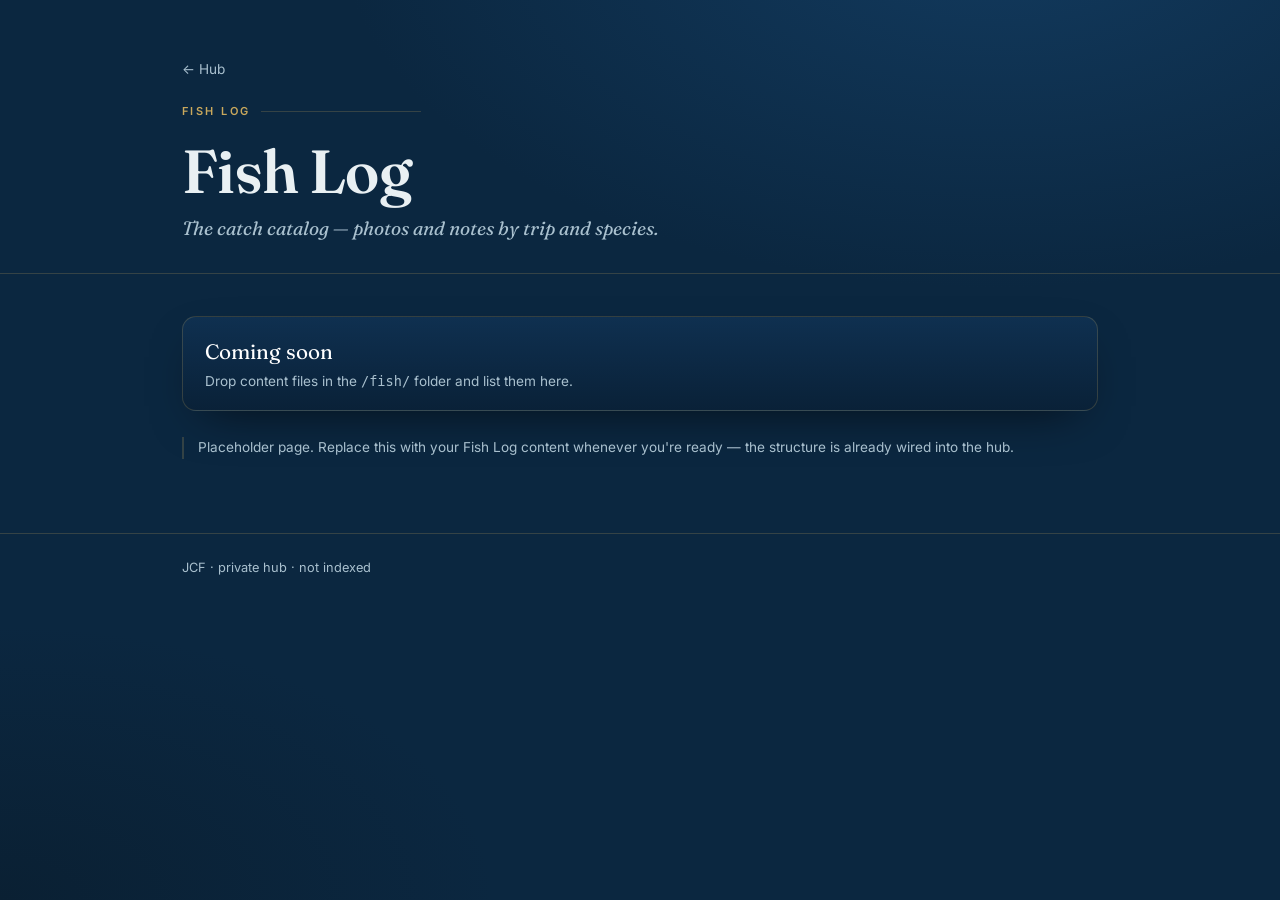
==== fish/index.html @ 521d9b28 "Add files via upload" ====
<!DOCTYPE html>
<html lang="en">
<head>
<meta charset="UTF-8">
<meta name="viewport" content="width=device-width, initial-scale=1.0">
<meta name="robots" content="noindex, nofollow">
<title>Fish Log · JCF</title>
<link rel="stylesheet" href="/assets/hub.css">
</head>
<body>
  <header class="h">
    <div class="wrap">
      <a class="back" href="../hub-655b3b7228/">&larr; Hub</a>
      <div class="eyebrow">Fish Log</div>
      <h1 class="title">Fish Log</h1>
      <div class="sub">The catch catalog — photos and notes by trip and species.</div>
    </div>
  </header>
  <main>
    <div class="wrap">
      <div class="rows">
        <div class="row">
          <div class="meta">
            <div class="nm">Coming soon</div>
            <div class="dt">Drop content files in the <span class="mono">/fish/</span> folder and list them here.</div>
          </div>
        </div>
      </div>
      <p class="note">Placeholder page. Replace this with your Fish Log content whenever you're ready &mdash; the structure is already wired into the hub.</p>
    </div>
  </main>
  <footer><div class="wrap">JCF &middot; private hub &middot; not indexed</div></footer>
</body>
</html>
---- assets/hub.css ----
/* jcf-hub — shared styles (navy & brass) */
@import url('https://fonts.googleapis.com/css2?family=Fraunces:opsz,wght@9..144,400;9..144,500;9..144,600;9..144,700&family=Inter:wght@400;500;600&display=swap');

:root{
  --ink:#0B2740; --abyss:#071B2E; --panel:#0F3050; --panel-2:#12395E;
  --brass:#C9A85C; --brass-soft:#E4CD97; --foam:#E9F0F3; --foam-dim:#A9C0CE;
  --coral:#E58A63; --line:rgba(201,168,92,.22); --line-soft:rgba(169,192,206,.14);
  --shadow:0 18px 50px -22px rgba(0,0,0,.7); --r:14px;
}
*{box-sizing:border-box}
html{scroll-behavior:smooth}
@media (prefers-reduced-motion:reduce){html{scroll-behavior:auto}}
body{
  margin:0;min-height:100vh;color:var(--foam);
  font-family:'Inter',system-ui,-apple-system,sans-serif;font-size:16px;line-height:1.6;
  -webkit-font-smoothing:antialiased;background-attachment:fixed;
  background:
    radial-gradient(1100px 600px at 78% -8%, #123a5e 0%, rgba(18,58,94,0) 60%),
    radial-gradient(900px 500px at 0% 100%, #0a2033 0%, rgba(10,32,51,0) 55%),
    var(--ink);
}
.wrap{max-width:960px;margin:0 auto;padding:0 22px}
a{color:var(--brass-soft);text-decoration:none}
a:hover{color:#fff}
h1,h2,h3{font-family:'Fraunces',Georgia,serif;font-weight:600;line-height:1.1;margin:0}
.eyebrow{font-size:11px;letter-spacing:.22em;text-transform:uppercase;color:var(--brass);font-weight:600}
.mono{font-family:ui-monospace,'SF Mono',Menlo,Consolas,monospace}

/* header */
header.h{padding:56px 0 30px;border-bottom:1px solid var(--line)}
header.h .eyebrow{display:flex;align-items:center;gap:11px}
header.h .eyebrow::after{content:"";height:1px;flex:1;max-width:160px;background:var(--line)}
h1.title{font-size:clamp(2.4rem,7vw,3.8rem);letter-spacing:-.01em;margin:.3em 0 .12em}
.sub{color:var(--foam-dim);font-family:'Fraunces',serif;font-style:italic;font-size:clamp(1rem,2.3vw,1.2rem)}
main{padding:34px 0 60px}

/* tiles */
.tiles{display:grid;grid-template-columns:repeat(auto-fit,minmax(220px,1fr));gap:16px;margin-top:8px}
.tile{display:block;background:linear-gradient(180deg,var(--panel),var(--abyss) 135%);
  border:1px solid var(--line);border-radius:var(--r);padding:24px;box-shadow:var(--shadow);
  transition:transform .16s ease,border-color .16s ease}
.tile:hover{transform:translateY(-3px);border-color:var(--brass);text-decoration:none}
.tile .ic{font-size:1.7rem}
.tile h3{font-size:1.5rem;margin:14px 0 4px;color:#fff}
.tile p{color:var(--foam-dim);font-size:.9rem;margin:0}
.tile .go{display:inline-block;margin-top:14px;color:var(--brass-soft);font-size:.85rem;font-weight:500}
.tile.soon{opacity:.6;pointer-events:none}
.tile.soon .go{color:var(--foam-dim)}

/* list rows (section index) */
.rows{display:grid;gap:12px;margin-top:8px}
.row{display:flex;justify-content:space-between;align-items:center;gap:16px;flex-wrap:wrap;
  background:linear-gradient(180deg,var(--panel),var(--abyss) 140%);border:1px solid var(--line);
  border-radius:var(--r);padding:18px 22px;box-shadow:var(--shadow)}
.row .meta .nm{font-family:'Fraunces',serif;font-size:1.3rem;color:#fff}
.row .meta .dt{color:var(--foam-dim);font-size:.85rem;margin-top:2px}
.row .acts{display:flex;gap:9px;flex-wrap:wrap}
.btn{display:inline-flex;align-items:center;gap:8px;border:1px solid var(--brass);color:var(--brass-soft);
  border-radius:10px;padding:8px 15px;font-size:.85rem;font-weight:500;transition:.15s}
.btn:hover{background:var(--brass);color:var(--abyss);text-decoration:none}
.btn.lock{border-color:var(--line-soft);color:var(--foam-dim)}
.btn.lock:hover{background:var(--panel-2);color:#fff;border-color:var(--foam-dim)}

.back{display:inline-block;margin-bottom:22px;color:var(--foam-dim);font-size:.85rem}
.back:hover{color:var(--brass-soft)}
.note{color:var(--foam-dim);font-size:.85rem;margin-top:26px;border-left:2px solid var(--line);padding-left:14px}
footer{border-top:1px solid var(--line);padding:24px 0 50px;color:var(--foam-dim);font-size:.8rem}
:focus-visible{outline:2px solid var(--brass-soft);outline-offset:3px;border-radius:4px}
::selection{background:var(--brass);color:var(--abyss)}
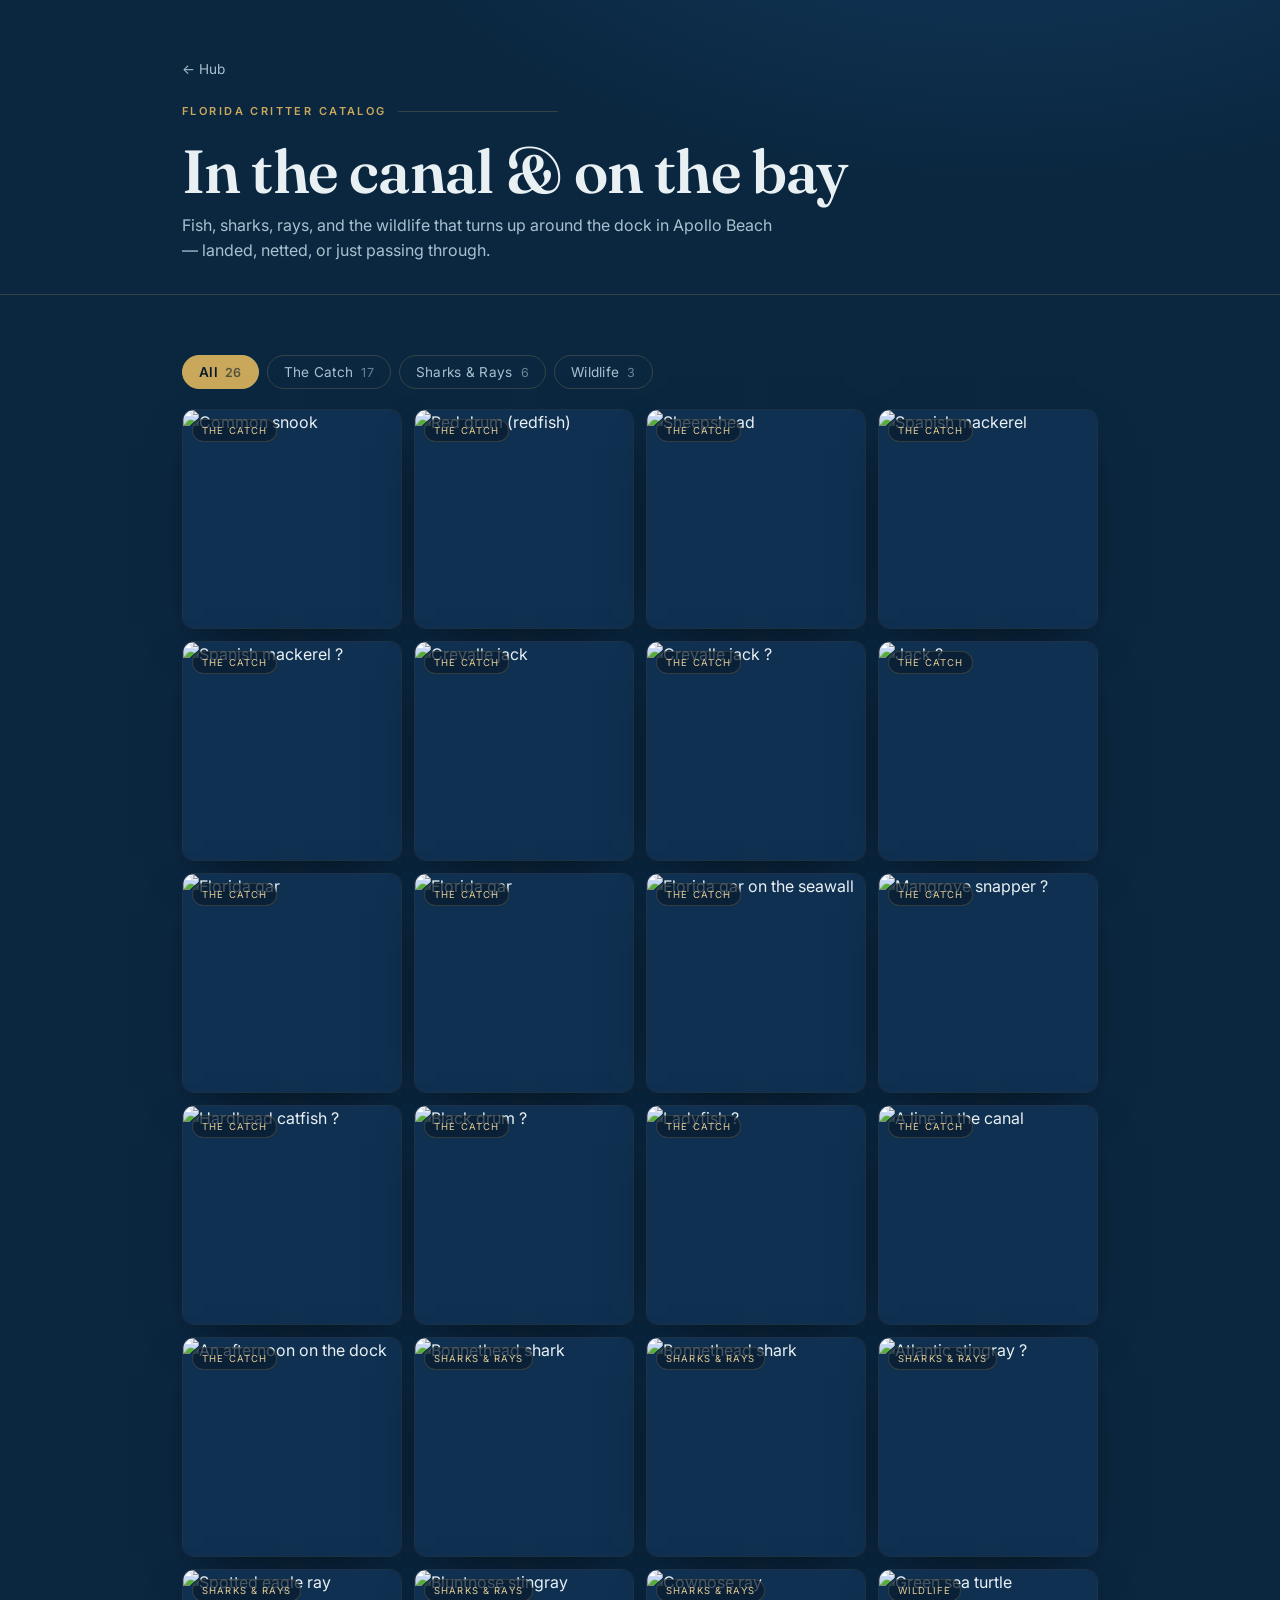
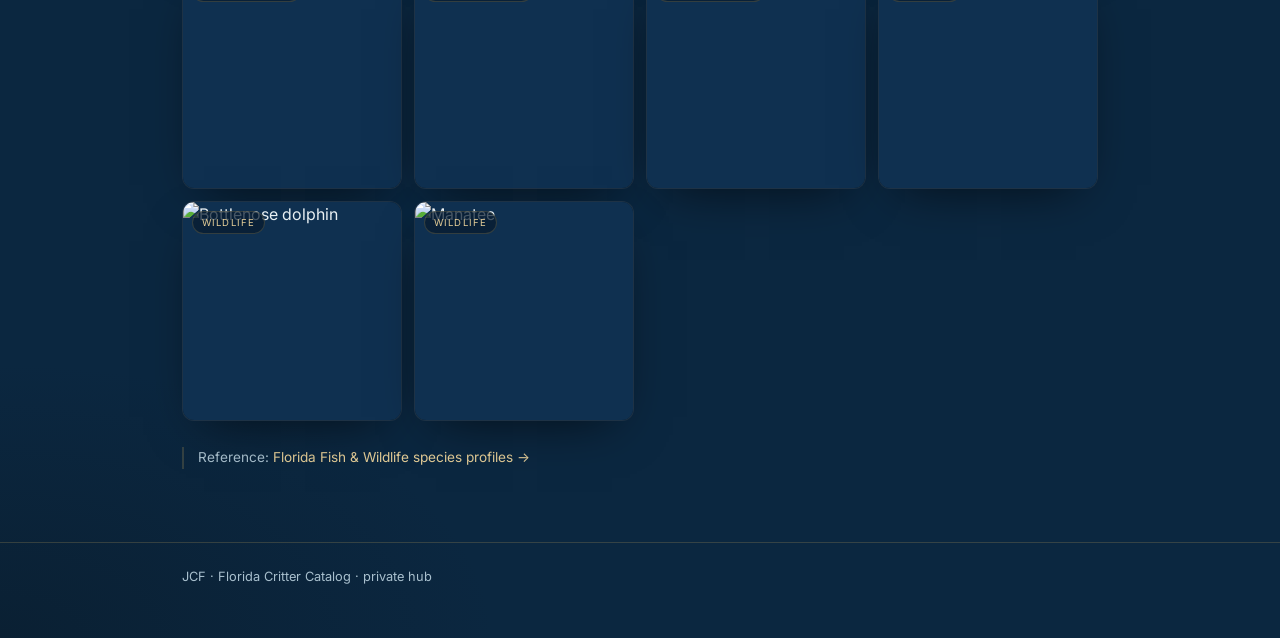
==== commit 878c57de: "Rename Fish Log to Florida Critter Catalog" ====
--- a/fish/index.html
+++ b/fish/index.html
@@ -4,31 +4,155 @@
 <meta charset="UTF-8">
 <meta name="viewport" content="width=device-width, initial-scale=1.0">
 <meta name="robots" content="noindex, nofollow">
-<title>Fish Log · JCF</title>
+<title>Florida Critter Catalog · JCF</title>
 <link rel="stylesheet" href="/assets/hub.css">
+<style>
+  .intro{color:var(--foam-dim);max-width:60ch;margin:6px 0 0;font-size:1rem}
+  .filters{display:flex;gap:8px;flex-wrap:wrap;margin:26px 0 20px}
+  .filters button{font-family:inherit;font-size:.85rem;letter-spacing:.02em;color:var(--foam-dim);
+    background:transparent;border:1px solid var(--line);border-radius:100px;padding:8px 16px;cursor:pointer;transition:.15s}
+  .filters button:hover{color:var(--foam);border-color:var(--brass)}
+  .filters button.on{background:var(--brass);color:var(--abyss);border-color:var(--brass);font-weight:600}
+  .filters .count{opacity:.6;font-size:.78rem;margin-left:4px}
+  .grid{display:grid;grid-template-columns:repeat(auto-fill,minmax(200px,1fr));gap:12px}
+  .cell{position:relative;aspect-ratio:1/1;border-radius:12px;overflow:hidden;border:1px solid var(--line-soft);
+    background:var(--abyss);cursor:pointer;box-shadow:var(--shadow)}
+  .cell img{width:100%;height:100%;object-fit:cover;display:block;transition:transform .35s ease;background:var(--panel)}
+  .cell:hover img{transform:scale(1.06)}
+  .cell::after{content:"";position:absolute;inset:0;background:linear-gradient(180deg,rgba(7,27,46,0) 50%,rgba(7,27,46,.62));opacity:0;transition:.2s}
+  .cell:hover::after,.cell:focus::after{opacity:1}
+  .cell .cap{position:absolute;left:10px;right:10px;bottom:9px;font-size:.82rem;font-weight:500;color:#fff;opacity:0;transform:translateY(4px);transition:.2s;z-index:2;text-shadow:0 1px 4px rgba(0,0,0,.7)}
+  .cell:hover .cap,.cell:focus .cap{opacity:1;transform:none}
+  .tag-badge{position:absolute;top:9px;left:9px;z-index:2;font-size:9.5px;letter-spacing:.12em;text-transform:uppercase;
+    color:var(--brass-soft);background:rgba(7,27,46,.72);border:1px solid var(--line);border-radius:100px;padding:3px 9px}
+  .lb{position:fixed;inset:0;z-index:100;background:rgba(4,14,24,.94);backdrop-filter:blur(6px);
+    display:none;align-items:center;justify-content:center;padding:24px}
+  .lb.open{display:flex}
+  .lb img{max-width:92vw;max-height:80vh;border-radius:10px;box-shadow:0 30px 80px -20px rgba(0,0,0,.8);object-fit:contain}
+  .lb .cap{position:absolute;bottom:20px;left:0;right:0;text-align:center;color:var(--foam);font-size:.95rem;padding:0 20px;font-weight:500}
+  .lb button{position:absolute;background:rgba(15,48,80,.7);border:1px solid var(--line);color:var(--foam);
+    width:46px;height:46px;border-radius:50%;font-size:1.3rem;cursor:pointer;display:flex;align-items:center;justify-content:center;transition:.15s}
+  .lb button:hover{background:var(--brass);color:var(--abyss);border-color:var(--brass)}
+  .lb .prev{left:18px;top:50%;transform:translateY(-50%)}
+  .lb .next{right:18px;top:50%;transform:translateY(-50%)}
+  .lb .close{top:18px;right:18px;width:40px;height:40px;font-size:1.1rem}
+  .lb .counter{position:absolute;top:26px;left:24px;color:var(--foam-dim);font-size:.82rem;letter-spacing:.05em}
+  @media(max-width:560px){.lb .prev{left:8px}.lb .next{right:8px}}
+</style>
 </head>
 <body>
   <header class="h">
     <div class="wrap">
       <a class="back" href="../hub-655b3b7228/">&larr; Hub</a>
-      <div class="eyebrow">Fish Log</div>
-      <h1 class="title">Fish Log</h1>
-      <div class="sub">The catch catalog — photos and notes by trip and species.</div>
+      <div class="eyebrow">Florida Critter Catalog</div>
+      <h1 class="title">In the canal &amp; on the bay</h1>
+      <p class="intro">Fish, sharks, rays, and the wildlife that turns up around the dock in Apollo Beach &mdash; landed, netted, or just passing through.</p>
     </div>
   </header>
+
   <main>
     <div class="wrap">
-      <div class="rows">
-        <div class="row">
-          <div class="meta">
-            <div class="nm">Coming soon</div>
-            <div class="dt">Drop content files in the <span class="mono">/fish/</span> folder and list them here.</div>
-          </div>
-        </div>
+      <div class="filters" id="filters" role="tablist">
+        <button class="on" data-cat="all">All <span class="count"></span></button>
+        <button data-cat="catch">The Catch <span class="count"></span></button>
+        <button data-cat="rays">Sharks &amp; Rays <span class="count"></span></button>
+        <button data-cat="wildlife">Wildlife <span class="count"></span></button>
       </div>
-      <p class="note">Placeholder page. Replace this with your Fish Log content whenever you're ready &mdash; the structure is already wired into the hub.</p>
+      <div class="grid" id="grid"></div>
+      <p class="note">Reference: <a href="https://myfwc.com/wildlifehabitats/profiles/" target="_blank" rel="noopener">Florida Fish &amp; Wildlife species profiles &rarr;</a></p>
     </div>
   </main>
-  <footer><div class="wrap">JCF &middot; private hub &middot; not indexed</div></footer>
+
+  <div class="lb" id="lb" role="dialog" aria-modal="true" aria-label="Photo viewer">
+    <span class="counter" id="lbCount"></span>
+    <button class="close" id="lbClose" aria-label="Close">&#10005;</button>
+    <button class="prev" id="lbPrev" aria-label="Previous">&#8249;</button>
+    <img id="lbImg" src="" alt="">
+    <button class="next" id="lbNext" aria-label="Next">&#8250;</button>
+    <div class="cap" id="lbCap"></div>
+  </div>
+
+  <footer><div class="wrap">JCF &middot; Florida Critter Catalog &middot; private hub</div></footer>
+
+<script>
+(function(){
+  "use strict";
+  // Grid loads img/thumb/<file>; lightbox loads the full-res img/<file>.
+  // cap ending in " ?" = my best-guess ID — correct freely.
+  var DATA=[
+    {f:"IMG_3546.JPG",cat:"catch",cap:"Common snook"},
+    {f:"007.JPG",cat:"catch",cap:"Red drum (redfish)"},
+    {f:"IMG_3539.JPG",cat:"catch",cap:"Sheepshead"},
+    {f:"IMG_3656-2.jpg",cat:"catch",cap:"Spanish mackerel"},
+    {f:"IMG_9145.JPEG",cat:"catch",cap:"Spanish mackerel ?"},
+    {f:"IMG_7731.JPEG",cat:"catch",cap:"Crevalle jack"},
+    {f:"IMG_3229.JPG",cat:"catch",cap:"Crevalle jack ?"},
+    {f:"IMG_3547.JPG",cat:"catch",cap:"Jack ?"},
+    {f:"IMG_3543.JPG",cat:"catch",cap:"Florida gar"},
+    {f:"IMG_7633.JPEG",cat:"catch",cap:"Florida gar"},
+    {f:"IMG_7632.JPEG",cat:"catch",cap:"Florida gar on the seawall"},
+    {f:"IMG_3230.JPG",cat:"catch",cap:"Mangrove snapper ?"},
+    {f:"002.JPG",cat:"catch",cap:"Hardhead catfish ?"},
+    {f:"IMG_3289.JPG",cat:"catch",cap:"Black drum ?"},
+    {f:"008.JPG",cat:"catch",cap:"Ladyfish ?"},
+    {f:"001.JPG",cat:"catch",cap:"A line in the canal"},
+    {f:"IMG_3231.JPG",cat:"catch",cap:"An afternoon on the dock"},
+    {f:"003.JPG",cat:"rays",cap:"Bonnethead shark"},
+    {f:"006.JPG",cat:"rays",cap:"Bonnethead shark"},
+    {f:"IMG_3313.JPG",cat:"rays",cap:"Atlantic stingray ?"},
+    {f:"SpottedEagleRay.jpg",cat:"rays",cap:"Spotted eagle ray"},
+    {f:"bluntnose-stingray.jpg",cat:"rays",cap:"Bluntnose stingray"},
+    {f:"cownoseray.jpg",cat:"rays",cap:"Cownose ray"},
+    {f:"GreenSeaTurtle.jpg",cat:"wildlife",cap:"Green sea turtle"},
+    {f:"dophin.jpg",cat:"wildlife",cap:"Bottlenose dolphin"},
+    {f:"manatee.jpg",cat:"wildlife",cap:"Manatee"}
+  ];
+  var LABELS={catch:"The Catch",rays:"Sharks & Rays",wildlife:"Wildlife"};
+  var THUMB="img/thumb/",FULL="img/";
+
+  var grid=document.getElementById("grid"),shown=[];
+  function counts(){
+    var c={all:DATA.length,catch:0,rays:0,wildlife:0};
+    DATA.forEach(function(d){c[d.cat]++;});
+    document.querySelectorAll("#filters button").forEach(function(b){b.querySelector(".count").textContent=c[b.dataset.cat];});
+  }
+  function render(cat){
+    grid.innerHTML="";
+    shown=DATA.filter(function(d){return cat==="all"||d.cat===cat;});
+    shown.forEach(function(d,i){
+      var cell=document.createElement("div");
+      cell.className="cell";cell.tabIndex=0;
+      cell.innerHTML='<span class="tag-badge">'+LABELS[d.cat]+'</span>'+
+        '<img loading="lazy" src="'+THUMB+encodeURIComponent(d.f)+'" alt="'+d.cap+'">'+
+        '<div class="cap">'+d.cap+'</div>';
+      cell.addEventListener("click",function(){openLb(i);});
+      cell.addEventListener("keydown",function(e){if(e.key==="Enter")openLb(i);});
+      grid.appendChild(cell);
+    });
+  }
+  document.querySelectorAll("#filters button").forEach(function(b){
+    b.addEventListener("click",function(){
+      document.querySelectorAll("#filters button").forEach(function(x){x.classList.remove("on");});
+      b.classList.add("on");render(b.dataset.cat);
+    });
+  });
+
+  var lb=document.getElementById("lb"),lbImg=document.getElementById("lbImg"),
+      lbCap=document.getElementById("lbCap"),lbCount=document.getElementById("lbCount"),idx=0;
+  function openLb(i){idx=i;showLb();lb.classList.add("open");document.body.style.overflow="hidden";}
+  function closeLb(){lb.classList.remove("open");document.body.style.overflow="";lbImg.src="";}
+  function showLb(){var d=shown[idx];lbImg.src=FULL+encodeURIComponent(d.f);lbImg.alt=d.cap;lbCap.textContent=d.cap.replace(/ \?$/," (best guess)");lbCount.textContent=(idx+1)+" / "+shown.length;}
+  function step(n){idx=(idx+n+shown.length)%shown.length;showLb();}
+  document.getElementById("lbClose").addEventListener("click",closeLb);
+  document.getElementById("lbPrev").addEventListener("click",function(){step(-1);});
+  document.getElementById("lbNext").addEventListener("click",function(){step(1);});
+  lb.addEventListener("click",function(e){if(e.target===lb)closeLb();});
+  document.addEventListener("keydown",function(e){
+    if(!lb.classList.contains("open"))return;
+    if(e.key==="Escape")closeLb();else if(e.key==="ArrowLeft")step(-1);else if(e.key==="ArrowRight")step(1);
+  });
+  counts();render("all");
+})();
+</script>
 </body>
 </html>
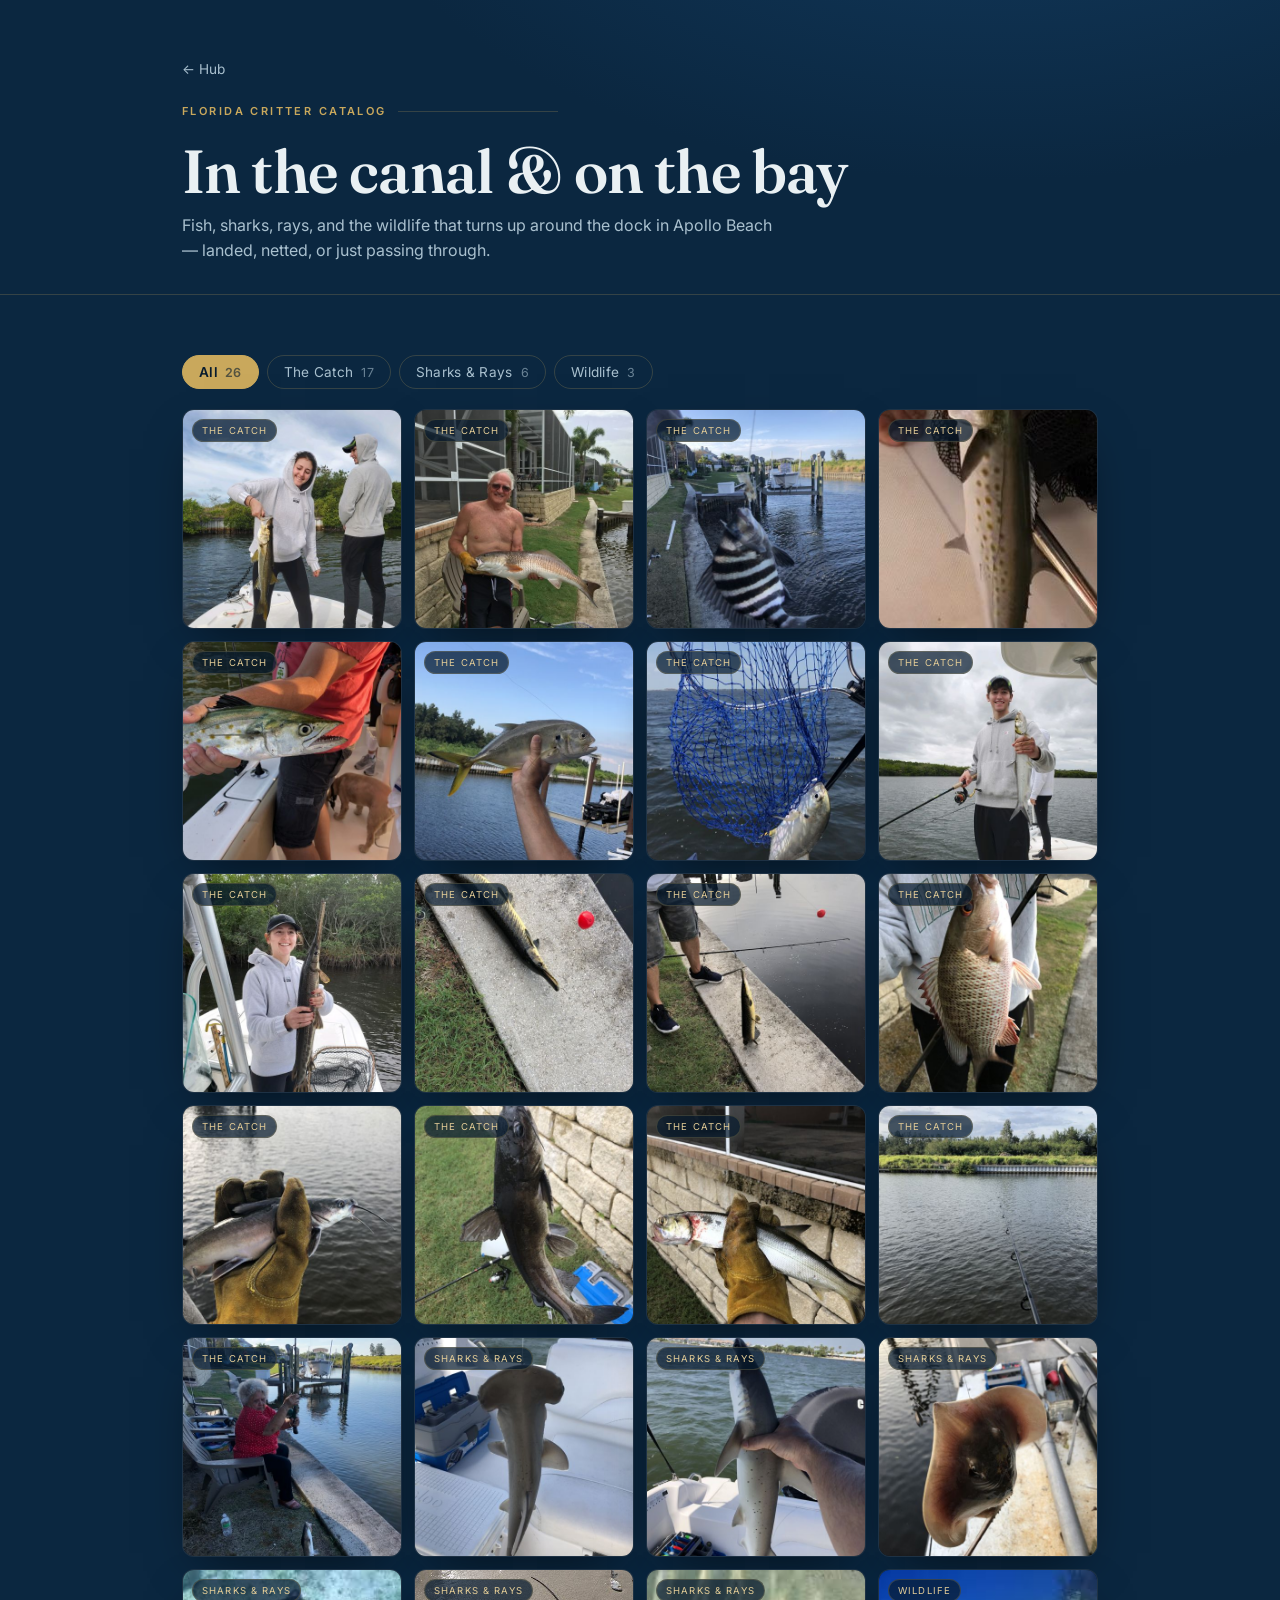
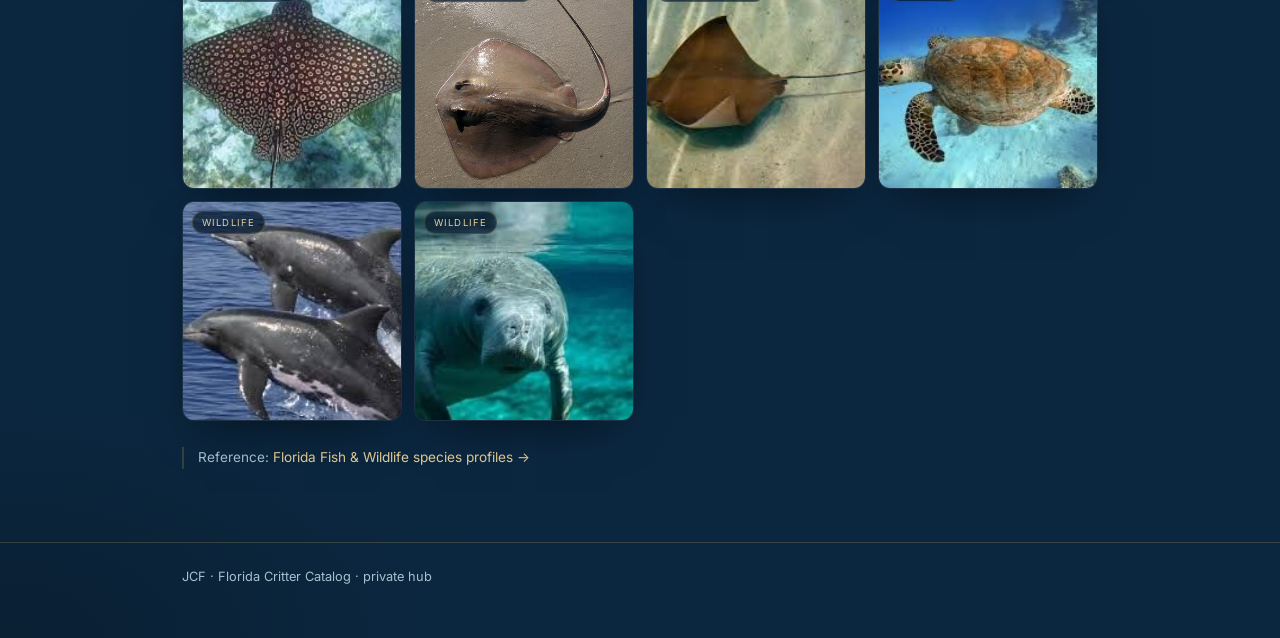
==== commit c070699a: "Remove question marks from fish captions" ====
--- a/fish/index.html
+++ b/fish/index.html
@@ -84,22 +84,22 @@
     {f:"007.JPG",cat:"catch",cap:"Red drum (redfish)"},
     {f:"IMG_3539.JPG",cat:"catch",cap:"Sheepshead"},
     {f:"IMG_3656-2.jpg",cat:"catch",cap:"Spanish mackerel"},
-    {f:"IMG_9145.JPEG",cat:"catch",cap:"Spanish mackerel ?"},
+    {f:"IMG_9145.JPEG",cat:"catch",cap:"Spanish mackerel"},
     {f:"IMG_7731.JPEG",cat:"catch",cap:"Crevalle jack"},
-    {f:"IMG_3229.JPG",cat:"catch",cap:"Crevalle jack ?"},
-    {f:"IMG_3547.JPG",cat:"catch",cap:"Jack ?"},
+    {f:"IMG_3229.JPG",cat:"catch",cap:"Crevalle jack"},
+    {f:"IMG_3547.JPG",cat:"catch",cap:"Ladyfish"},
     {f:"IMG_3543.JPG",cat:"catch",cap:"Florida gar"},
     {f:"IMG_7633.JPEG",cat:"catch",cap:"Florida gar"},
     {f:"IMG_7632.JPEG",cat:"catch",cap:"Florida gar on the seawall"},
-    {f:"IMG_3230.JPG",cat:"catch",cap:"Mangrove snapper ?"},
-    {f:"002.JPG",cat:"catch",cap:"Hardhead catfish ?"},
-    {f:"IMG_3289.JPG",cat:"catch",cap:"Black drum ?"},
-    {f:"008.JPG",cat:"catch",cap:"Ladyfish ?"},
+    {f:"IMG_3230.JPG",cat:"catch",cap:"Mangrove snapper"},
+    {f:"002.JPG",cat:"catch",cap:"Hardhead catfish"},
+    {f:"IMG_3289.JPG",cat:"catch",cap:"Hardhead catfish"},
+    {f:"008.JPG",cat:"catch",cap:"Ladyfish"},
     {f:"001.JPG",cat:"catch",cap:"A line in the canal"},
     {f:"IMG_3231.JPG",cat:"catch",cap:"An afternoon on the dock"},
     {f:"003.JPG",cat:"rays",cap:"Bonnethead shark"},
     {f:"006.JPG",cat:"rays",cap:"Bonnethead shark"},
-    {f:"IMG_3313.JPG",cat:"rays",cap:"Atlantic stingray ?"},
+    {f:"IMG_3313.JPG",cat:"rays",cap:"Atlantic stingray"},
     {f:"SpottedEagleRay.jpg",cat:"rays",cap:"Spotted eagle ray"},
     {f:"bluntnose-stingray.jpg",cat:"rays",cap:"Bluntnose stingray"},
     {f:"cownoseray.jpg",cat:"rays",cap:"Cownose ray"},
